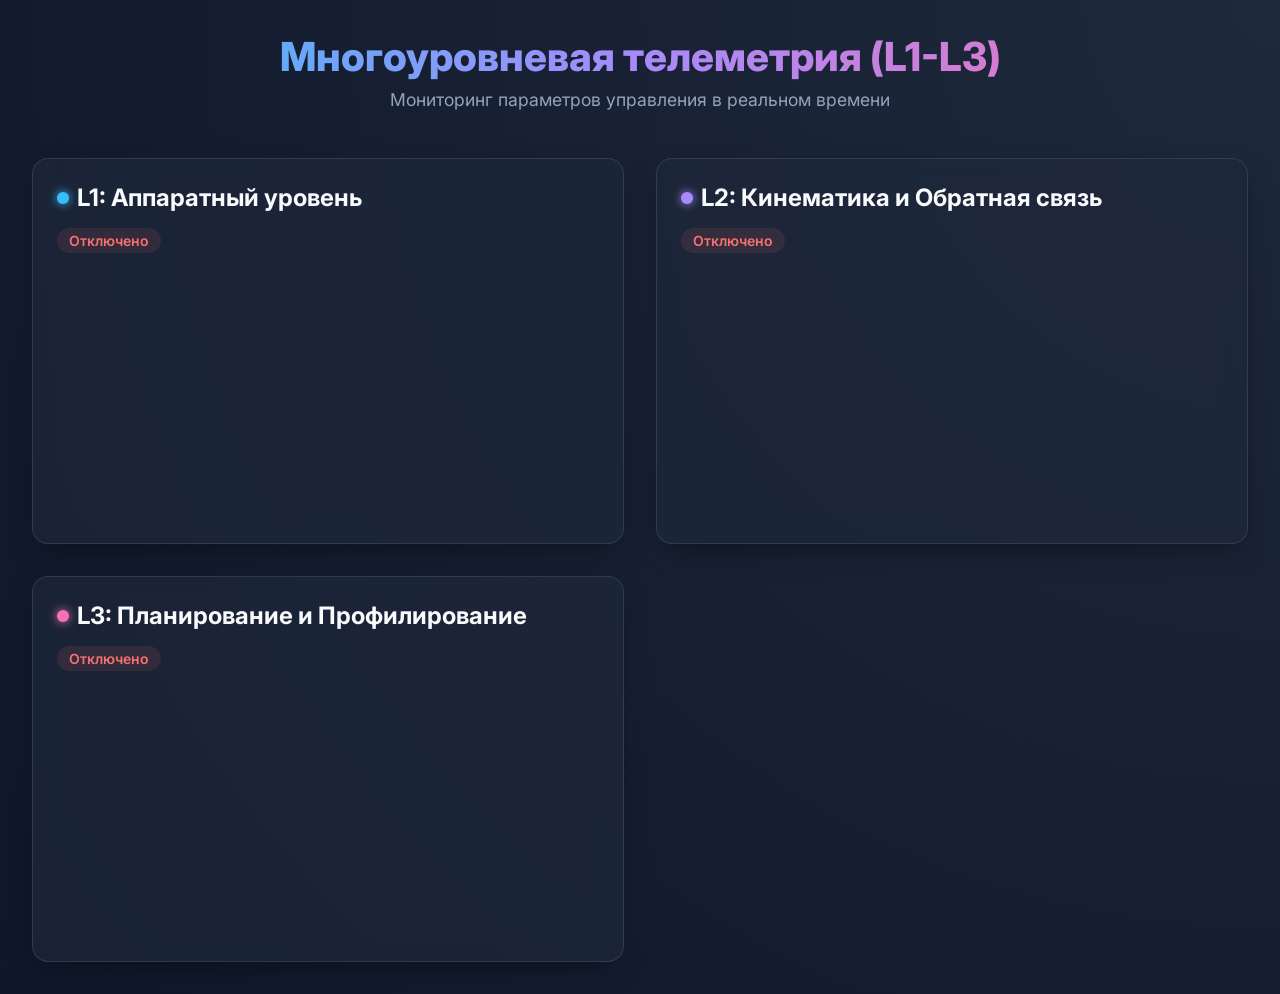
==== src/static/dashboard.html @ a7ee7b88 "feat(src): добавление обратной связи" ====
<!DOCTYPE html>
<html lang="ru">
<head>
    <meta charset="UTF-8">
    <meta name="viewport" content="width=device-width, initial-scale=1.0">
    <title>RaspTank Motion Dashboard</title>
    <script src="/static/chart.js"></script>
    <link href="https://fonts.googleapis.com/css2?family=Inter:wght@400;600;800&display=swap" rel="stylesheet">
    <style>
        :root {
            --bg-color: #0f172a;
            --card-bg: rgba(30, 41, 59, 0.7);
            --text-main: #f8fafc;
            --text-muted: #94a3b8;
            --accent-l1: #38bdf8;
            --accent-l2: #a78bfa;
            --accent-l3: #f472b6;
            --border: rgba(255, 255, 255, 0.1);
        }
        
        * {
            box-sizing: border-box;
            margin: 0;
            padding: 0;
        }

        body {
            font-family: 'Inter', sans-serif;
            background: radial-gradient(circle at top right, #1e293b, var(--bg-color));
            color: var(--text-main);
            min-height: 100vh;
            padding: 2rem;
            display: flex;
            flex-direction: column;
            gap: 2rem;
        }

        header {
            text-align: center;
            margin-bottom: 1rem;
        }

        h1 {
            font-size: 2.5rem;
            font-weight: 800;
            background: linear-gradient(to right, #38bdf8, #a78bfa, #f472b6);
            -webkit-background-clip: text;
            -webkit-text-fill-color: transparent;
            margin-bottom: 0.5rem;
        }

        p.subtitle {
            color: var(--text-muted);
            font-size: 1.1rem;
        }

        .dashboard-grid {
            display: grid;
            grid-template-columns: repeat(auto-fit, minmax(400px, 1fr));
            gap: 2rem;
        }

        .card {
            background: var(--card-bg);
            border: 1px solid var(--border);
            border-radius: 16px;
            padding: 1.5rem;
            box-shadow: 0 10px 30px -10px rgba(0, 0, 0, 0.5);
            backdrop-filter: blur(10px);
            transition: transform 0.3s ease, box-shadow 0.3s ease;
        }

        .card:hover {
            transform: translateY(-5px);
            box-shadow: 0 20px 40px -10px rgba(0, 0, 0, 0.6);
            border-color: rgba(255, 255, 255, 0.2);
        }

        .card h2 {
            font-size: 1.5rem;
            margin-bottom: 1rem;
            display: flex;
            align-items: center;
            gap: 0.5rem;
        }

        .card h2::before {
            content: '';
            display: block;
            width: 12px;
            height: 12px;
            border-radius: 50%;
        }

        .card.l1 h2::before { background-color: var(--accent-l1); box-shadow: 0 0 10px var(--accent-l1); }
        .card.l2 h2::before { background-color: var(--accent-l2); box-shadow: 0 0 10px var(--accent-l2); }
        .card.l3 h2::before { background-color: var(--accent-l3); box-shadow: 0 0 10px var(--accent-l3); }

        .chart-container {
            position: relative;
            height: 250px;
            width: 100%;
        }
        
        .status-badge {
            display: inline-block;
            padding: 0.25rem 0.75rem;
            border-radius: 999px;
            font-size: 0.875rem;
            font-weight: 600;
            background: rgba(255,255,255,0.1);
            margin-bottom: 1rem;
        }
        
        .status-badge.connected { color: #4ade80; background: rgba(74, 222, 128, 0.1); }
        .status-badge.disconnected { color: #f87171; background: rgba(248, 113, 113, 0.1); }
    </style>
</head>
<body>

    <header>
        <h1>Многоуровневая телеметрия (L1-L3)</h1>
        <p class="subtitle">Мониторинг параметров управления в реальном времени</p>
    </header>

    <div class="dashboard-grid">
        <!-- L1 Card -->
        <div class="card l1">
            <h2>L1: Аппаратный уровень</h2>
            <div id="status-l1" class="status-badge disconnected">Отключено</div>
            <div class="chart-container">
                <canvas id="chartL1"></canvas>
            </div>
        </div>

        <!-- L2 Card -->
        <div class="card l2">
            <h2>L2: Кинематика и Обратная связь</h2>
            <div id="status-l2" class="status-badge disconnected">Отключено</div>
            <div class="chart-container">
                <canvas id="chartL2"></canvas>
            </div>
        </div>

        <!-- L3 Card -->
        <div class="card l3">
            <h2>L3: Планирование и Профилирование</h2>
            <div id="status-l3" class="status-badge disconnected">Отключено</div>
            <div class="chart-container">
                <canvas id="chartL3"></canvas>
            </div>
        </div>
    </div>

    <script>
        // Общие настройки графиков
        Chart.defaults.color = '#94a3b8';
        Chart.defaults.font.family = "'Inter', sans-serif";
        const commonOptions = {
            responsive: true,
            maintainAspectRatio: false,
            animation: {
                duration: 0 // Отключаем анимацию для плавности реального времени
            },
            scales: {
                x: {
                    type: 'linear',
                    display: false, // скрываем ось X для эффекта "бегущей" ленты
                    min: -50,
                    max: 0
                },
                y: {
                    grid: { color: 'rgba(255,255,255,0.05)' }
                }
            },
            plugins: {
                legend: { position: 'top', labels: { usePointStyle: true, boxWidth: 8 } }
            }
        };

        const MAX_POINTS = 50;

        // Создаем графики
        const ctxL1 = document.getElementById('chartL1').getContext('2d');
        const chartL1 = new Chart(ctxL1, {
            type: 'line',
            data: {
                datasets: [
                    { label: 'Accel X', borderColor: '#38bdf8', backgroundColor: 'rgba(56, 189, 248, 0.1)', data: [], fill: true, tension: 0.4 },
                    { label: 'Accel Y', borderColor: '#818cf8', backgroundColor: 'rgba(129, 140, 248, 0.1)', data: [], fill: true, tension: 0.4 }
                ]
            },
            options: { ...commonOptions, scales: { ...commonOptions.scales, y: { ...commonOptions.scales.y, min: -15, max: 15 } } }
        });

        const ctxL2 = document.getElementById('chartL2').getContext('2d');
        const chartL2 = new Chart(ctxL2, {
            type: 'line',
            data: {
                datasets: [
                    { label: 'Линейная скорость', borderColor: '#a78bfa', backgroundColor: 'rgba(167, 139, 250, 0.1)', data: [], fill: true, tension: 0.4 },
                    { label: 'Мотор Лев (%)', borderColor: '#f472b6', data: [], tension: 0.4 },
                    { label: 'Мотор Прав (%)', borderColor: '#fb7185', data: [], tension: 0.4 }
                ]
            },
            options: { ...commonOptions }
        });

        const ctxL3 = document.getElementById('chartL3').getContext('2d');
        const chartL3 = new Chart(ctxL3, {
            type: 'line',
            data: {
                datasets: [
                    { label: 'Текущая скор.', borderColor: '#f472b6', data: [], tension: 0.4 },
                    { label: 'Целевая скор.', borderColor: '#cbd5e1', borderDash: [5, 5], data: [], tension: 0 },
                    { label: 'Ошибка дистанц.', borderColor: '#fbbf24', data: [], tension: 0.4 }
                ]
            },
            options: { ...commonOptions }
        });

        function updateChartData(chart, index, value, timeOffset) {
            const dataset = chart.data.datasets[index];
            dataset.data.push({ x: timeOffset, y: value });
            
            // Сдвигаем все точки
            dataset.data.forEach(p => p.x -= 1);
            // Удаляем старые
            if (dataset.data.length > MAX_POINTS) {
                dataset.data.shift();
            }
        }

        // Подключение WebSocket
        function connectWS(path, chartUpdateFn, statusElId) {
            const proto = window.location.protocol === 'https:' ? 'wss:' : 'ws:';
            // Для разработки если открыт локально без сервера - мокаем хост
            const host = window.location.host || 'localhost:8000';
            const ws = new WebSocket(`${proto}//${host}${path}`);
            
            const statusEl = document.getElementById(statusElId);

            ws.onopen = () => {
                statusEl.textContent = 'Подключено';
                statusEl.className = 'status-badge connected';
            };

            ws.onclose = () => {
                statusEl.textContent = 'Отключено';
                statusEl.className = 'status-badge disconnected';
                setTimeout(() => connectWS(path, chartUpdateFn, statusElId), 3000);
            };

            ws.onmessage = (event) => {
                const data = JSON.parse(event.data);
                chartUpdateFn(data);
            };
        }

        // Подключаем L1
        connectWS('/v1/l1/ws', (data) => {
            updateChartData(chartL1, 0, data.accel_x_m_s2, 0);
            updateChartData(chartL1, 1, data.accel_y_m_s2, 0);
            chartL1.update('none');
        }, 'status-l1');

        // Подключаем L2
        connectWS('/v1/l2/ws', (data) => {
            updateChartData(chartL2, 0, data.linear_speed_cm_per_sec, 0);
            updateChartData(chartL2, 1, data.left_percent, 0);
            updateChartData(chartL2, 2, data.right_percent, 0);
            chartL2.update('none');
        }, 'status-l2');

        // Подключаем L3
        connectWS('/v1/l3/ws', (data) => {
            updateChartData(chartL3, 0, data.linear_speed_cm_per_sec, 0);
            updateChartData(chartL3, 1, data.desired_linear_speed_cm_per_sec, 0);
            updateChartData(chartL3, 2, data.distance_error_cm, 0);
            chartL3.update('none');
        }, 'status-l3');

    </script>
</body>
</html>
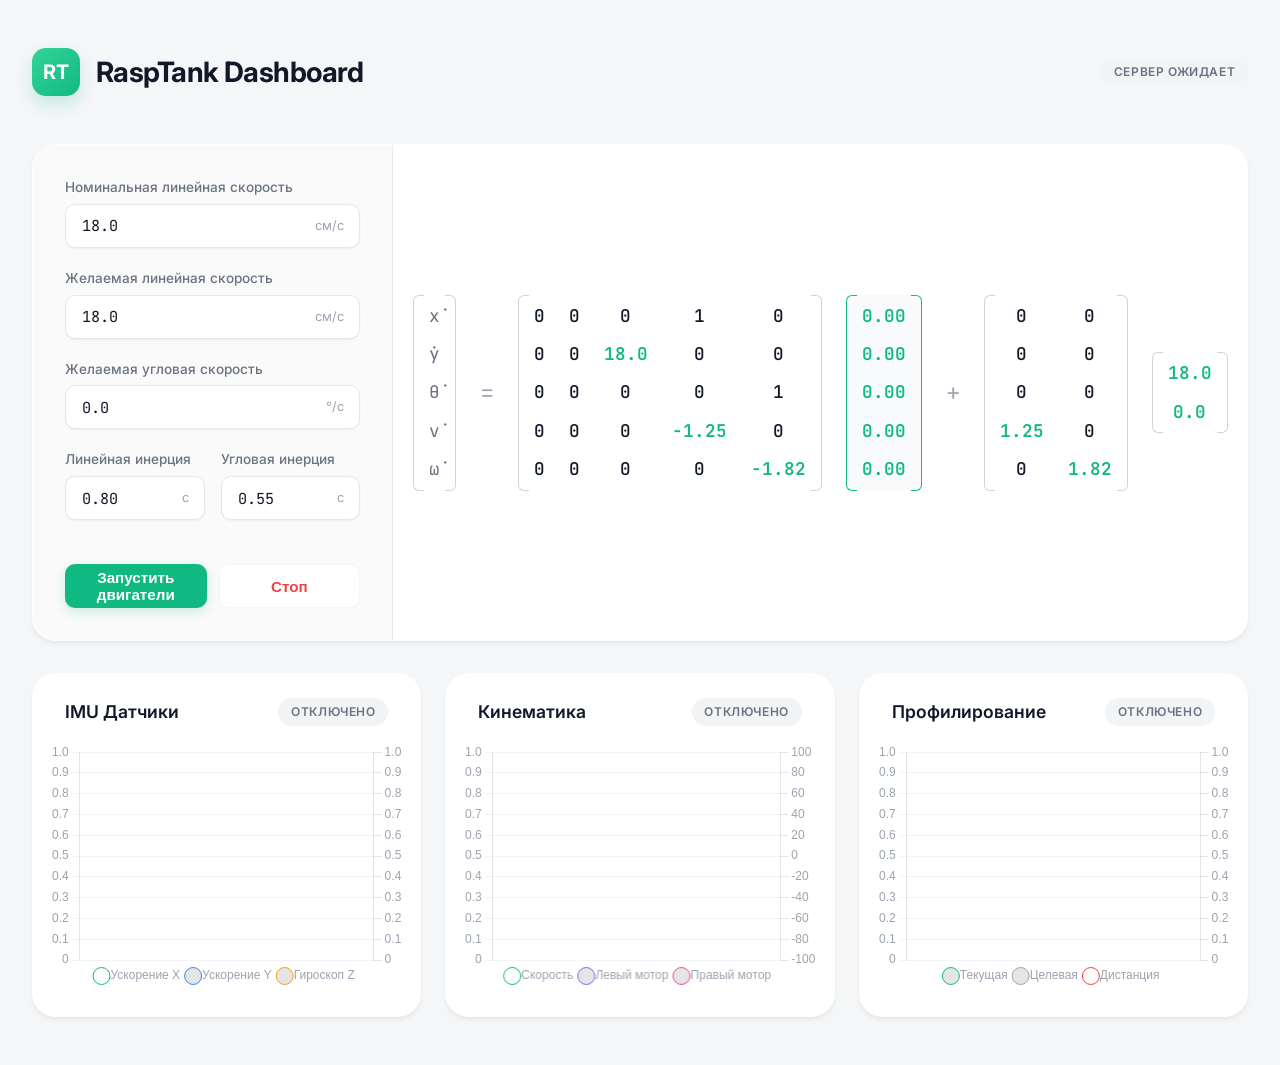
==== commit fa59b12a: "feat(src): добавление использования МПС" ====
--- a/src/static/dashboard.html
+++ b/src/static/dashboard.html
@@ -3,283 +3,652 @@
 <head>
     <meta charset="UTF-8">
     <meta name="viewport" content="width=device-width, initial-scale=1.0">
-    <title>RaspTank Motion Dashboard</title>
+    <title>RaspTank Control Center</title>
     <script src="/static/chart.js"></script>
-    <link href="https://fonts.googleapis.com/css2?family=Inter:wght@400;600;800&display=swap" rel="stylesheet">
+    <script>
+        if (!window.Chart) {
+            document.write('<script src="chart.js"><\/script>');
+        }
+    </script>
+    <link href="https://fonts.googleapis.com/css2?family=Inter:wght@300;400;500;600;700&family=JetBrains+Mono:wght@400;500&display=swap" rel="stylesheet">
     <style>
         :root {
-            --bg-color: #0f172a;
-            --card-bg: rgba(30, 41, 59, 0.7);
-            --text-main: #f8fafc;
-            --text-muted: #94a3b8;
-            --accent-l1: #38bdf8;
-            --accent-l2: #a78bfa;
-            --accent-l3: #f472b6;
-            --border: rgba(255, 255, 255, 0.1);
-        }
-        
-        * {
-            box-sizing: border-box;
-            margin: 0;
-            padding: 0;
-        }
+            --bg-body: #F4F6F8;
+            --bg-card: #FFFFFF;
+            --text-primary: #111827;
+            --text-secondary: #6B7280;
+            --text-tertiary: #9CA3AF;
+            --accent: #10B981;
+            --accent-hover: #059669;
+            --accent-soft: #ECFDF5;
+            --danger: #EF4444;
+            --danger-soft: #FEF2F2;
+            --border: #E5E7EB;
+            --shadow-sm: 0 1px 2px 0 rgba(0, 0, 0, 0.05);
+            --shadow-md: 0 4px 6px -1px rgba(0, 0, 0, 0.05), 0 2px 4px -1px rgba(0, 0, 0, 0.03);
+            --shadow-lg: 0 20px 25px -5px rgba(0, 0, 0, 0.05), 0 10px 10px -5px rgba(0, 0, 0, 0.02);
+            --radius-lg: 24px;
+            --radius-md: 16px;
+            --radius-sm: 10px;
+        }
+
+        * { margin: 0; padding: 0; box-sizing: border-box; }
 
         body {
-            font-family: 'Inter', sans-serif;
-            background: radial-gradient(circle at top right, #1e293b, var(--bg-color));
-            color: var(--text-main);
-            min-height: 100vh;
-            padding: 2rem;
+            font-family: 'Inter', -apple-system, sans-serif;
+            background-color: var(--bg-body);
+            color: var(--text-primary);
+            line-height: 1.5;
+            -webkit-font-smoothing: antialiased;
+        }
+
+        .container {
+            max-width: 1400px;
+            margin: 0 auto;
+            padding: 3rem 2rem;
             display: flex;
             flex-direction: column;
             gap: 2rem;
         }
 
-        header {
+        /* ----- HEADERS ----- */
+        .header {
+            display: flex;
+            align-items: center;
+            justify-content: space-between;
+            margin-bottom: 1rem;
+        }
+
+        .brand {
+            display: flex;
+            align-items: center;
+            gap: 1rem;
+        }
+
+        .logo {
+            width: 48px;
+            height: 48px;
+            background: linear-gradient(135deg, #34D399, #10B981);
+            border-radius: 14px;
+            display: flex;
+            align-items: center;
+            justify-content: center;
+            color: white;
+            font-weight: 700;
+            font-size: 1.25rem;
+            box-shadow: 0 8px 16px rgba(16, 185, 129, 0.2);
+        }
+
+        .title h1 {
+            font-size: 1.75rem;
+            font-weight: 700;
+            letter-spacing: -0.02em;
+        }
+
+        .title p {
+            color: var(--text-secondary);
+            font-size: 0.95rem;
+            margin-top: 0.2rem;
+        }
+
+        /* ----- CARDS ----- */
+        .card {
+            background: var(--bg-card);
+            border-radius: var(--radius-lg);
+            box-shadow: var(--shadow-md);
+            border: 1px solid rgba(255, 255, 255, 0.5);
+            transition: transform 0.3s ease, box-shadow 0.3s ease;
+            position: relative;
+            overflow: hidden;
+        }
+
+        .card:hover {
+            box-shadow: var(--shadow-lg);
+            transform: translateY(-2px);
+        }
+
+        .card-header {
+            padding: 1.5rem 2rem 0;
+            display: flex;
+            justify-content: space-between;
+            align-items: center;
+        }
+
+        .card-title {
+            font-size: 1.1rem;
+            font-weight: 600;
+            color: var(--text-primary);
+        }
+
+        .badge {
+            padding: 0.3rem 0.8rem;
+            border-radius: 999px;
+            font-size: 0.75rem;
+            font-weight: 600;
+            text-transform: uppercase;
+            letter-spacing: 0.05em;
+            background: #F3F4F6;
+            color: var(--text-secondary);
+        }
+        .badge.active { background: var(--accent-soft); color: var(--accent); }
+
+        /* ----- LAYOUTS ----- */
+        .control-panel {
+            display: grid;
+            grid-template-columns: 360px 1fr;
+            min-height: 400px;
+        }
+
+        .inputs-section {
+            padding: 2rem;
+            border-right: 1px solid var(--border);
+            background: #FAFAFA;
+            display: flex;
+            flex-direction: column;
+        }
+
+        .math-section {
+            padding: 2rem;
+            display: flex;
+            align-items: center;
+            justify-content: center;
+            overflow-x: auto;
+        }
+
+        /* ----- INPUTS & BUTTONS ----- */
+        .form-group {
+            margin-bottom: 1.25rem;
+        }
+
+        .form-group label {
+            display: block;
+            font-size: 0.85rem;
+            font-weight: 500;
+            color: var(--text-secondary);
+            margin-bottom: 0.4rem;
+        }
+
+        .input-wrap {
+            position: relative;
+        }
+
+        .input-wrap input {
+            width: 100%;
+            height: 44px;
+            padding: 0 1rem;
+            border: 1px solid var(--border);
+            border-radius: var(--radius-sm);
+            background: white;
+            font-family: 'JetBrains Mono', monospace;
+            font-size: 0.95rem;
+            color: var(--text-primary);
+            transition: all 0.2s ease;
+            box-shadow: var(--shadow-sm);
+        }
+
+        .input-wrap input:focus {
+            outline: none;
+            border-color: var(--accent);
+            box-shadow: 0 0 0 4px var(--accent-soft);
+        }
+
+        .input-wrap .unit {
+            position: absolute;
+            right: 1rem;
+            top: 50%;
+            transform: translateY(-50%);
+            color: var(--text-tertiary);
+            font-size: 0.8rem;
+            pointer-events: none;
+        }
+
+        .grid-2 {
+            display: grid;
+            grid-template-columns: 1fr 1fr;
+            gap: 1rem;
+        }
+
+        .btn-group {
+            margin-top: auto;
+            padding-top: 1.5rem;
+            display: grid;
+            grid-template-columns: 1fr 1fr;
+            gap: 0.75rem;
+        }
+
+        .btn {
+            height: 44px;
+            border: none;
+            border-radius: var(--radius-sm);
+            font-weight: 600;
+            font-size: 0.95rem;
+            cursor: pointer;
+            transition: all 0.2s ease;
+            display: flex;
+            align-items: center;
+            justify-content: center;
+        }
+
+        .btn-primary { background: var(--accent); color: white; box-shadow: 0 4px 12px rgba(16, 185, 129, 0.2); }
+        .btn-primary:hover { background: var(--accent-hover); transform: translateY(-1px); }
+        .btn-danger { background: white; color: var(--danger); border: 1px solid var(--danger-soft); }
+        .btn-danger:hover { background: var(--danger-soft); }
+
+        /* ----- MATH EQUATION BEAUTIFICATION ----- */
+        .equation-box {
+            font-family: 'JetBrains Mono', monospace;
+            display: flex;
+            align-items: center;
+            gap: 1.5rem;
+            font-size: 1.1rem;
+            color: var(--text-secondary);
+        }
+
+        .matrix-wrap {
+            position: relative;
+            padding: 0.5rem 1rem;
+        }
+
+        /* Beautiful thin brackets */
+        .matrix-wrap::before, .matrix-wrap::after {
+            content: '';
+            position: absolute;
+            top: 0; bottom: 0;
+            width: 10px;
+            border: 1.5px solid #D1D5DB;
+            border-radius: 6px;
+        }
+        .matrix-wrap::before { left: 0; border-right: none; border-top-right-radius: 0; border-bottom-right-radius: 0; }
+        .matrix-wrap::after { right: 0; border-left: none; border-top-left-radius: 0; border-bottom-left-radius: 0; }
+
+        .matrix-wrap.active-vector {
+            background: #F9FAFB;
+            border-radius: 8px;
+        }
+        .matrix-wrap.active-vector::before, .matrix-wrap.active-vector::after { border-color: var(--accent); }
+
+        .matrix {
+            display: grid;
+            gap: 0.75rem 1.5rem;
             text-align: center;
-            margin-bottom: 1rem;
-        }
-
-        h1 {
-            font-size: 2.5rem;
-            font-weight: 800;
-            background: linear-gradient(to right, #38bdf8, #a78bfa, #f472b6);
-            -webkit-background-clip: text;
-            -webkit-text-fill-color: transparent;
-            margin-bottom: 0.5rem;
-        }
-
-        p.subtitle {
-            color: var(--text-muted);
-            font-size: 1.1rem;
-        }
-
-        .dashboard-grid {
+        }
+        .matrix-5x5 { grid-template-columns: repeat(5, 1fr); }
+        .matrix-5x2 { grid-template-columns: repeat(2, 1fr); }
+        .vector { grid-template-columns: 1fr; }
+
+        .math-val { color: var(--text-primary); font-weight: 500; }
+        
+        .live-val {
+            color: var(--accent);
+            font-weight: 600;
+            transition: color 0.15s, transform 0.15s;
+            display: inline-block;
+        }
+        .live-val.ping { color: var(--text-primary); transform: scale(1.1); }
+        .operator { color: var(--text-tertiary); font-weight: 300; font-size: 1.5rem; }
+
+        /* ----- CHARTS ----- */
+        .charts-wrapper {
             display: grid;
-            grid-template-columns: repeat(auto-fit, minmax(400px, 1fr));
-            gap: 2rem;
-        }
-
-        .card {
-            background: var(--card-bg);
-            border: 1px solid var(--border);
-            border-radius: 16px;
-            padding: 1.5rem;
-            box-shadow: 0 10px 30px -10px rgba(0, 0, 0, 0.5);
-            backdrop-filter: blur(10px);
-            transition: transform 0.3s ease, box-shadow 0.3s ease;
-        }
-
-        .card:hover {
-            transform: translateY(-5px);
-            box-shadow: 0 20px 40px -10px rgba(0, 0, 0, 0.6);
-            border-color: rgba(255, 255, 255, 0.2);
-        }
-
-        .card h2 {
-            font-size: 1.5rem;
-            margin-bottom: 1rem;
-            display: flex;
-            align-items: center;
-            gap: 0.5rem;
-        }
-
-        .card h2::before {
-            content: '';
-            display: block;
-            width: 12px;
-            height: 12px;
-            border-radius: 50%;
-        }
-
-        .card.l1 h2::before { background-color: var(--accent-l1); box-shadow: 0 0 10px var(--accent-l1); }
-        .card.l2 h2::before { background-color: var(--accent-l2); box-shadow: 0 0 10px var(--accent-l2); }
-        .card.l3 h2::before { background-color: var(--accent-l3); box-shadow: 0 0 10px var(--accent-l3); }
-
-        .chart-container {
-            position: relative;
+            grid-template-columns: repeat(3, 1fr);
+            gap: 1.5rem;
+        }
+
+        .chart-card {
+            padding-bottom: 1.5rem;
+        }
+
+        .chart-area {
             height: 250px;
             width: 100%;
-        }
-        
-        .status-badge {
-            display: inline-block;
-            padding: 0.25rem 0.75rem;
-            border-radius: 999px;
-            font-size: 0.875rem;
-            font-weight: 600;
-            background: rgba(255,255,255,0.1);
-            margin-bottom: 1rem;
-        }
-        
-        .status-badge.connected { color: #4ade80; background: rgba(74, 222, 128, 0.1); }
-        .status-badge.disconnected { color: #f87171; background: rgba(248, 113, 113, 0.1); }
+            padding: 0 1rem;
+            margin-top: 1rem;
+        }
+
+        @media (max-width: 1200px) {
+            .control-panel { grid-template-columns: 1fr; }
+            .inputs-section { border-right: none; border-bottom: 1px solid var(--border); }
+            .charts-wrapper { grid-template-columns: 1fr; }
+            .math-section { padding: 2rem 1rem; justify-content: flex-start; }
+        }
     </style>
 </head>
 <body>
 
-    <header>
-        <h1>Многоуровневая телеметрия (L1-L3)</h1>
-        <p class="subtitle">Мониторинг параметров управления в реальном времени</p>
-    </header>
-
-    <div class="dashboard-grid">
-        <!-- L1 Card -->
-        <div class="card l1">
-            <h2>L1: Аппаратный уровень</h2>
-            <div id="status-l1" class="status-badge disconnected">Отключено</div>
-            <div class="chart-container">
-                <canvas id="chartL1"></canvas>
+<div class="container">
+    <div class="header">
+        <div class="brand">
+            <div class="logo">RT</div>
+            <div class="title">
+                <h1>RaspTank Dashboard</h1>
             </div>
         </div>
-
-        <!-- L2 Card -->
-        <div class="card l2">
-            <h2>L2: Кинематика и Обратная связь</h2>
-            <div id="status-l2" class="status-badge disconnected">Отключено</div>
-            <div class="chart-container">
-                <canvas id="chartL2"></canvas>
+        <div id="masterStatus" class="badge">Сервер Ожидает</div>
+    </div>
+
+    <!-- MAIN CONTROL PANEL -->
+    <div class="card control-panel">
+        <div class="inputs-section">
+            <div class="form-group">
+                <label>Номинальная линейная скорость</label>
+                <div class="input-wrap">
+                    <input type="number" id="v0Param" step="0.1" value="18.0">
+                    <span class="unit">см/с</span>
+                </div>
+            </div>
+
+            <div class="form-group">
+                <label>Желаемая линейная скорость</label>
+                <div class="input-wrap">
+                    <input type="number" id="vDesParam" step="0.1" value="18.0">
+                    <span class="unit">см/с</span>
+                </div>
+            </div>
+
+            <div class="form-group">
+                <label>Желаемая угловая скорость</label>
+                <div class="input-wrap">
+                    <input type="number" id="omega0Param" step="0.1" value="0.0">
+                    <span class="unit">°/с</span>
+                </div>
+            </div>
+
+            <div class="grid-2">
+                <div class="form-group">
+                    <label>Линейная инерция</label>
+                    <div class="input-wrap">
+                        <input type="number" id="tvParam" min="0.01" step="0.01" value="0.80">
+                        <span class="unit">с</span>
+                    </div>
+                </div>
+                <div class="form-group">
+                    <label>Угловая инерция</label>
+                    <div class="input-wrap">
+                        <input type="number" id="twParam" min="0.01" step="0.01" value="0.55">
+                        <span class="unit">с</span>
+                    </div>
+                </div>
+            </div>
+
+            <div class="btn-group">
+                <button id="startMotion" class="btn btn-primary">Запустить двигатели</button>
+                <button id="stopMotion" class="btn btn-danger">Стоп</button>
             </div>
         </div>
 
-        <!-- L3 Card -->
-        <div class="card l3">
-            <h2>L3: Планирование и Профилирование</h2>
-            <div id="status-l3" class="status-badge disconnected">Отключено</div>
-            <div class="chart-container">
-                <canvas id="chartL3"></canvas>
+        <div class="math-section">
+            <div class="equation-box">
+                <!-- dX/dt -->
+                <div class="matrix-wrap">
+                    <div class="matrix vector">
+                        <span>ẋ</span><span>ẏ</span><span>θ̇</span><span>v̇</span><span>ω̇</span>
+                    </div>
+                </div>
+                
+                <span class="operator">=</span>
+                
+                <!-- Matrix A -->
+                <div class="matrix-wrap">
+                    <div class="matrix matrix-5x5 math-val">
+                        <span>0</span><span>0</span><span>0</span><span>1</span><span>0</span>
+                        <span>0</span><span>0</span><span id="f-v0" class="live-val">18.0</span><span>0</span><span>0</span>
+                        <span>0</span><span>0</span><span>0</span><span>0</span><span>1</span>
+                        <span>0</span><span>0</span><span>0</span><span id="f-tv" class="live-val">-1.25</span><span>0</span>
+                        <span>0</span><span>0</span><span>0</span><span>0</span><span id="f-tw" class="live-val">-1.82</span>
+                    </div>
+                </div>
+                
+                <!-- Vector X (Live) -->
+                <div class="matrix-wrap active-vector">
+                    <div class="matrix vector">
+                        <span id="live-x" class="live-val">0.00</span>
+                        <span id="live-y" class="live-val">0.00</span>
+                        <span id="live-theta" class="live-val">0.00</span>
+                        <span id="live-v" class="live-val">0.00</span>
+                        <span id="live-omega" class="live-val">0.00</span>
+                    </div>
+                </div>
+
+                <span class="operator">+</span>
+                
+                <!-- Matrix B -->
+                <div class="matrix-wrap">
+                    <div class="matrix matrix-5x2 math-val">
+                        <span>0</span><span>0</span>
+                        <span>0</span><span>0</span>
+                        <span>0</span><span>0</span>
+                        <span id="f-btv" class="live-val">1.25</span><span>0</span>
+                        <span>0</span><span id="f-btw" class="live-val">1.82</span>
+                    </div>
+                </div>
+
+                <!-- Vector U -->
+                <div class="matrix-wrap">
+                    <div class="matrix vector">
+                        <span id="f-vdes" class="live-val">18.0</span>
+                        <span id="f-omegades" class="live-val">0.0</span>
+                    </div>
+                </div>
             </div>
         </div>
     </div>
 
-    <script>
-        // Общие настройки графиков
-        Chart.defaults.color = '#94a3b8';
+    <!-- CHARTS -->
+    <div class="charts-wrapper">
+        <div class="card chart-card">
+            <div class="card-header">
+                <span class="card-title">IMU Датчики</span>
+                <span id="badge-l1" class="badge">Отключено</span>
+            </div>
+            <div class="chart-area"><canvas id="chartL1"></canvas></div>
+        </div>
+
+        <div class="card chart-card">
+            <div class="card-header">
+                <span class="card-title">Кинематика</span>
+                <span id="badge-l2" class="badge">Отключено</span>
+            </div>
+            <div class="chart-area"><canvas id="chartL2"></canvas></div>
+        </div>
+
+        <div class="card chart-card">
+            <div class="card-header">
+                <span class="card-title">Профилирование</span>
+                <span id="badge-l3" class="badge">Отключено</span>
+            </div>
+            <div class="chart-area"><canvas id="chartL3"></canvas></div>
+        </div>
+    </div>
+</div>
+
+<script>
+    const MAX_POINTS = 50;
+    let chartL1, chartL2, chartL3;
+
+    function fmt(val, dec = 2) { return Number(val).toFixed(dec); }
+
+    // Synchronize Form Inputs with Math Formula
+    function updateFormula() {
+        const v0 = parseFloat(document.getElementById('v0Param').value) || 0;
+        const vDes = parseFloat(document.getElementById('vDesParam').value) || 0;
+        const omegaDes = parseFloat(document.getElementById('omega0Param').value) || 0;
+        const tv = Math.max(parseFloat(document.getElementById('tvParam').value) || 1, 0.01);
+        const tw = Math.max(parseFloat(document.getElementById('twParam').value) || 1, 0.01);
+        
+        document.getElementById('f-v0').textContent = fmt(v0, 1);
+        document.getElementById('f-tv').textContent = fmt(-1/tv, 2);
+        document.getElementById('f-tw').textContent = fmt(-1/tw, 2);
+        document.getElementById('f-btv').textContent = fmt(1/tv, 2);
+        document.getElementById('f-btw').textContent = fmt(1/tw, 2);
+        document.getElementById('f-vdes').textContent = fmt(vDes, 1);
+        document.getElementById('f-omegades').textContent = fmt(omegaDes, 1);
+    }
+
+    ['v0Param', 'vDesParam', 'omega0Param', 'tvParam', 'twParam'].forEach(id => {
+        document.getElementById(id).addEventListener('input', updateFormula);
+    });
+
+    // Create Beautiful Gradients for Charts
+    function createGradient(ctx, colorBase) {
+        const gradient = ctx.createLinearGradient(0, 0, 0, 250);
+        gradient.addColorStop(0, colorBase.replace('1)', '0.2)'));
+        gradient.addColorStop(1, colorBase.replace('1)', '0)'));
+        return gradient;
+    }
+
+    function setupCharts() {
+        if (!window.Chart) return;
+
+        Chart.defaults.color = '#9CA3AF';
         Chart.defaults.font.family = "'Inter', sans-serif";
-        const commonOptions = {
-            responsive: true,
-            maintainAspectRatio: false,
-            animation: {
-                duration: 0 // Отключаем анимацию для плавности реального времени
-            },
-            scales: {
-                x: {
-                    type: 'linear',
-                    display: false, // скрываем ось X для эффекта "бегущей" ленты
-                    min: -50,
-                    max: 0
-                },
-                y: {
-                    grid: { color: 'rgba(255,255,255,0.05)' }
+        Chart.defaults.plugins.legend.position = 'bottom';
+        Chart.defaults.plugins.legend.labels.usePointStyle = true;
+        Chart.defaults.plugins.legend.labels.boxWidth = 6;
+        Chart.defaults.plugins.tooltip.mode = 'index';
+        Chart.defaults.plugins.tooltip.intersect = false;
+        Chart.defaults.elements.point.radius = 0;
+        Chart.defaults.elements.point.hoverRadius = 4;
+        Chart.defaults.elements.line.borderWidth = 2.5;
+        Chart.defaults.elements.line.tension = 0.4; // Smooth curves!
+
+        const gridOpts = { color: '#F3F4F6', drawBorder: false };
+        const xOpts = { display: false, min: -MAX_POINTS, max: 0 };
+
+        const ctxL1 = document.getElementById('chartL1').getContext('2d');
+        chartL1 = new Chart(ctxL1, {
+            type: 'line',
+            data: { datasets: [
+                { label: 'Ускорение X', yAxisID: 'y', borderColor: 'rgba(16, 185, 129, 1)', backgroundColor: createGradient(ctxL1, 'rgba(16, 185, 129, 1)'), fill: true, data: [] },
+                { label: 'Ускорение Y', yAxisID: 'y', borderColor: 'rgba(59, 130, 246, 1)', data: [] },
+                { label: 'Гироскоп Z', yAxisID: 'y1', borderColor: 'rgba(245, 158, 11, 1)', borderDash: [5,5], data: [] }
+            ]},
+            options: {
+                responsive: true, maintainAspectRatio: false, animation: false,
+                scales: {
+                    x: xOpts,
+                    y: { position: 'left', grid: gridOpts },
+                    y1: { position: 'right', grid: {drawOnChartArea: false} }
                 }
-            },
-            plugins: {
-                legend: { position: 'top', labels: { usePointStyle: true, boxWidth: 8 } }
             }
-        };
-
-        const MAX_POINTS = 50;
-
-        // Создаем графики
-        const ctxL1 = document.getElementById('chartL1').getContext('2d');
-        const chartL1 = new Chart(ctxL1, {
+        });
+
+        const ctxL2 = document.getElementById('chartL2').getContext('2d');
+        chartL2 = new Chart(ctxL2, {
             type: 'line',
-            data: {
-                datasets: [
-                    { label: 'Accel X', borderColor: '#38bdf8', backgroundColor: 'rgba(56, 189, 248, 0.1)', data: [], fill: true, tension: 0.4 },
-                    { label: 'Accel Y', borderColor: '#818cf8', backgroundColor: 'rgba(129, 140, 248, 0.1)', data: [], fill: true, tension: 0.4 }
-                ]
-            },
-            options: { ...commonOptions, scales: { ...commonOptions.scales, y: { ...commonOptions.scales.y, min: -15, max: 15 } } }
+            data: { datasets: [
+                { label: 'Скорость', yAxisID: 'y', borderColor: 'rgba(16, 185, 129, 1)', backgroundColor: createGradient(ctxL2, 'rgba(16, 185, 129, 1)'), fill: true, data: [] },
+                { label: 'Левый мотор', yAxisID: 'y1', borderColor: 'rgba(139, 92, 246, 1)', data: [] },
+                { label: 'Правый мотор', yAxisID: 'y1', borderColor: 'rgba(236, 72, 153, 1)', data: [] }
+            ]},
+            options: {
+                responsive: true, maintainAspectRatio: false, animation: false,
+                scales: {
+                    x: xOpts,
+                    y: { position: 'left', grid: gridOpts },
+                    y1: { position: 'right', grid: {drawOnChartArea: false}, min: -100, max: 100 }
+                }
+            }
         });
 
-        const ctxL2 = document.getElementById('chartL2').getContext('2d');
-        const chartL2 = new Chart(ctxL2, {
+        const ctxL3 = document.getElementById('chartL3').getContext('2d');
+        chartL3 = new Chart(ctxL3, {
             type: 'line',
-            data: {
-                datasets: [
-                    { label: 'Линейная скорость', borderColor: '#a78bfa', backgroundColor: 'rgba(167, 139, 250, 0.1)', data: [], fill: true, tension: 0.4 },
-                    { label: 'Мотор Лев (%)', borderColor: '#f472b6', data: [], tension: 0.4 },
-                    { label: 'Мотор Прав (%)', borderColor: '#fb7185', data: [], tension: 0.4 }
-                ]
-            },
-            options: { ...commonOptions }
+            data: { datasets: [
+                { label: 'Текущая', yAxisID: 'y', borderColor: 'rgba(16, 185, 129, 1)', data: [] },
+                { label: 'Целевая', yAxisID: 'y', borderColor: 'rgba(156, 163, 175, 1)', borderDash: [4,4], data: [] },
+                { label: 'Дистанция', yAxisID: 'y1', borderColor: 'rgba(239, 68, 68, 1)', backgroundColor: createGradient(ctxL3, 'rgba(239, 68, 68, 1)'), fill: true, data: [] }
+            ]},
+            options: {
+                responsive: true, maintainAspectRatio: false, animation: false,
+                scales: {
+                    x: xOpts,
+                    y: { position: 'left', grid: gridOpts },
+                    y1: { position: 'right', grid: {drawOnChartArea: false} }
+                }
+            }
         });
-
-        const ctxL3 = document.getElementById('chartL3').getContext('2d');
-        const chartL3 = new Chart(ctxL3, {
-            type: 'line',
-            data: {
-                datasets: [
-                    { label: 'Текущая скор.', borderColor: '#f472b6', data: [], tension: 0.4 },
-                    { label: 'Целевая скор.', borderColor: '#cbd5e1', borderDash: [5, 5], data: [], tension: 0 },
-                    { label: 'Ошибка дистанц.', borderColor: '#fbbf24', data: [], tension: 0.4 }
-                ]
-            },
-            options: { ...commonOptions }
+    }
+
+    function pushData(chart, idx, val) {
+        if(!chart) return;
+        const ds = chart.data.datasets[idx];
+        ds.data.push({ x: 0, y: val });
+        ds.data.forEach(p => p.x -= 1);
+        if(ds.data.length > MAX_POINTS) ds.data.shift();
+    }
+
+    function updateLiveVector(data) {
+        const ids = ['live-x', 'live-y', 'live-theta', 'live-v', 'live-omega'];
+        const vals = [ data.x_cm, data.y_cm, data.heading_deg, data.linear_speed_cm_per_sec, data.angular_speed_deg_per_sec ];
+        ids.forEach((id, i) => {
+            const el = document.getElementById(id);
+            el.textContent = fmt(vals[i] || 0);
+            el.classList.add('ping');
+            setTimeout(() => el.classList.remove('ping'), 100);
         });
-
-        function updateChartData(chart, index, value, timeOffset) {
-            const dataset = chart.data.datasets[index];
-            dataset.data.push({ x: timeOffset, y: value });
-            
-            // Сдвигаем все точки
-            dataset.data.forEach(p => p.x -= 1);
-            // Удаляем старые
-            if (dataset.data.length > MAX_POINTS) {
-                dataset.data.shift();
-            }
-        }
-
-        // Подключение WebSocket
-        function connectWS(path, chartUpdateFn, statusElId) {
-            const proto = window.location.protocol === 'https:' ? 'wss:' : 'ws:';
-            // Для разработки если открыт локально без сервера - мокаем хост
-            const host = window.location.host || 'localhost:8000';
-            const ws = new WebSocket(`${proto}//${host}${path}`);
-            
-            const statusEl = document.getElementById(statusElId);
-
-            ws.onopen = () => {
-                statusEl.textContent = 'Подключено';
-                statusEl.className = 'status-badge connected';
-            };
-
-            ws.onclose = () => {
-                statusEl.textContent = 'Отключено';
-                statusEl.className = 'status-badge disconnected';
-                setTimeout(() => connectWS(path, chartUpdateFn, statusElId), 3000);
-            };
-
-            ws.onmessage = (event) => {
-                const data = JSON.parse(event.data);
-                chartUpdateFn(data);
-            };
-        }
-
-        // Подключаем L1
-        connectWS('/v1/l1/ws', (data) => {
-            updateChartData(chartL1, 0, data.accel_x_m_s2, 0);
-            updateChartData(chartL1, 1, data.accel_y_m_s2, 0);
-            chartL1.update('none');
-        }, 'status-l1');
-
-        // Подключаем L2
-        connectWS('/v1/l2/ws', (data) => {
-            updateChartData(chartL2, 0, data.linear_speed_cm_per_sec, 0);
-            updateChartData(chartL2, 1, data.left_percent, 0);
-            updateChartData(chartL2, 2, data.right_percent, 0);
-            chartL2.update('none');
-        }, 'status-l2');
-
-        // Подключаем L3
-        connectWS('/v1/l3/ws', (data) => {
-            updateChartData(chartL3, 0, data.linear_speed_cm_per_sec, 0);
-            updateChartData(chartL3, 1, data.desired_linear_speed_cm_per_sec, 0);
-            updateChartData(chartL3, 2, data.distance_error_cm, 0);
-            chartL3.update('none');
-        }, 'status-l3');
-
-    </script>
+    }
+
+    function setMasterStatus(text, isActive) {
+        const el = document.getElementById('masterStatus');
+        el.textContent = text;
+        if(isActive) el.classList.add('active'); else el.classList.remove('active');
+    }
+
+    function connectWS(path, onData, badgeId) {
+        const host = window.location.host || 'localhost:8000';
+        const proto = window.location.protocol === 'https:' ? 'wss:' : 'ws:';
+        const ws = new WebSocket(`${proto}//${host}${path}`);
+        const badge = document.getElementById(badgeId);
+
+        ws.onopen = () => { badge.textContent = 'В сети'; badge.classList.add('active'); };
+        ws.onclose = () => { badge.textContent = 'Отключено'; badge.classList.remove('active'); setTimeout(() => connectWS(path, onData, badgeId), 3000); };
+        ws.onmessage = (e) => onData(JSON.parse(e.data));
+    }
+
+    document.getElementById('startMotion').onclick = async () => {
+        const vDes = parseFloat(document.getElementById('vDesParam').value) || 0;
+        const omegaDes = parseFloat(document.getElementById('omega0Param').value) || 0;
+        const tv = parseFloat(document.getElementById('tvParam').value) || 0.8;
+        const tw = parseFloat(document.getElementById('twParam').value) || 0.55;
+
+        setMasterStatus('В движении', true);
+
+        // Включаем и настраиваем МПС
+        await fetch(`http://${window.location.host || 'localhost:8000'}/v1/l2/config-state-space`, {
+            method: 'POST', headers: {'Content-Type': 'application/json'},
+            body: JSON.stringify({enabled: true, t_v: tv, t_w: tw})
+        });
+
+        // Отправляем команду
+        fetch(`http://${window.location.host || 'localhost:8000'}/v1/l2/cmd-vel`, {
+            method: 'POST', headers: {'Content-Type': 'application/json'},
+            body: JSON.stringify({linear_speed_cm_per_sec: vDes, angular_speed_deg_per_sec: omegaDes})
+        });
+    };
+
+    document.getElementById('stopMotion').onclick = () => {
+        setMasterStatus('Остановлено', false);
+        fetch(`http://${window.location.host || 'localhost:8000'}/v1/l2/stop`, { method: 'POST' });
+    };
+
+    setupCharts();
+    updateFormula();
+
+    connectWS('/v1/l1/ws', d => {
+        pushData(chartL1, 0, d.accel_x_m_s2); pushData(chartL1, 1, d.accel_y_m_s2); pushData(chartL1, 2, d.angular_speed_z_deg_per_sec);
+        chartL1.update();
+    }, 'badge-l1');
+
+    connectWS('/v1/l2/ws', d => {
+        pushData(chartL2, 0, d.linear_speed_cm_per_sec); pushData(chartL2, 1, d.left_percent); pushData(chartL2, 2, d.right_percent);
+        chartL2.update(); updateLiveVector(d); 
+    }, 'badge-l2');
+
+    connectWS('/v1/l3/ws', d => {
+        pushData(chartL3, 0, d.linear_speed_cm_per_sec); pushData(chartL3, 1, d.desired_linear_speed_cm_per_sec); pushData(chartL3, 2, d.distance_error_cm);
+        chartL3.update();
+    }, 'badge-l3');
+
+</script>
 </body>
 </html>
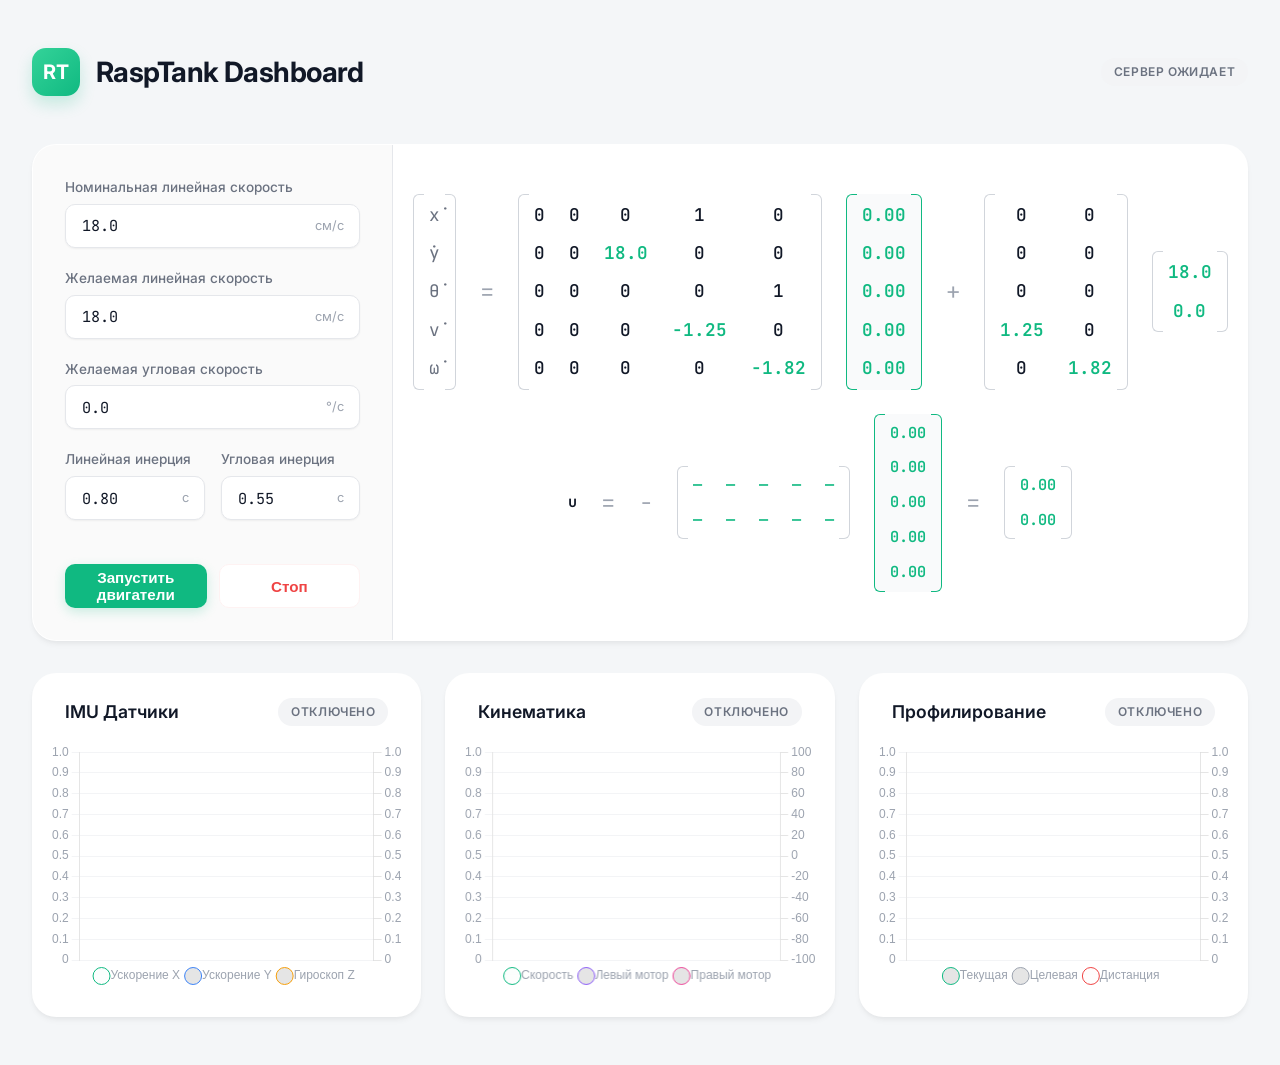
==== commit 78b5867b: "feat(src): рефакторинг МПС" ====
--- a/src/static/dashboard.html
+++ b/src/static/dashboard.html
@@ -152,6 +152,8 @@
             display: flex;
             align-items: center;
             justify-content: center;
+            flex-direction: column;
+            gap: 1.5rem;
             overflow-x: auto;
         }
 
@@ -274,7 +276,19 @@
         }
         .matrix-5x5 { grid-template-columns: repeat(5, 1fr); }
         .matrix-5x2 { grid-template-columns: repeat(2, 1fr); }
+        .matrix-2x5 { grid-template-columns: repeat(5, 1fr); }
         .vector { grid-template-columns: 1fr; }
+
+        .state-space-box {
+            width: 100%;
+            justify-content: center;
+            font-size: 0.95rem;
+        }
+
+        .formula-label {
+            color: var(--text-primary);
+            font-weight: 600;
+        }
 
         .math-val { color: var(--text-primary); font-weight: 500; }
         
@@ -427,6 +441,38 @@
                     <div class="matrix vector">
                         <span id="f-vdes" class="live-val">18.0</span>
                         <span id="f-omegades" class="live-val">0.0</span>
+                    </div>
+                </div>
+            </div>
+
+            <div class="equation-box state-space-box">
+                <span class="formula-label">u</span>
+                <span class="operator">=</span>
+                <span class="operator">-</span>
+
+                <div class="matrix-wrap">
+                    <div class="matrix matrix-2x5 math-val">
+                        <span id="k00" class="live-val">—</span><span id="k01" class="live-val">—</span><span id="k02" class="live-val">—</span><span id="k03" class="live-val">—</span><span id="k04" class="live-val">—</span>
+                        <span id="k10" class="live-val">—</span><span id="k11" class="live-val">—</span><span id="k12" class="live-val">—</span><span id="k13" class="live-val">—</span><span id="k14" class="live-val">—</span>
+                    </div>
+                </div>
+
+                <div class="matrix-wrap active-vector">
+                    <div class="matrix vector">
+                        <span id="err-x" class="live-val">0.00</span>
+                        <span id="err-y" class="live-val">0.00</span>
+                        <span id="err-theta" class="live-val">0.00</span>
+                        <span id="err-v" class="live-val">0.00</span>
+                        <span id="err-omega" class="live-val">0.00</span>
+                    </div>
+                </div>
+
+                <span class="operator">=</span>
+
+                <div class="matrix-wrap">
+                    <div class="matrix vector">
+                        <span id="u-v" class="live-val">0.00</span>
+                        <span id="u-omega" class="live-val">0.00</span>
                     </div>
                 </div>
             </div>
@@ -588,6 +634,33 @@
         });
     }
 
+    function updateStateSpaceFormula(data) {
+        const k = data.state_space_gain_k;
+        if (Array.isArray(k)) {
+            k.forEach((row, rowIdx) => {
+                row.forEach((value, colIdx) => {
+                    const el = document.getElementById(`k${rowIdx}${colIdx}`);
+                    if (el) el.textContent = fmt(value, 2);
+                });
+            });
+        }
+
+        const errorIds = ['err-x', 'err-y', 'err-theta', 'err-v', 'err-omega'];
+        const errorState = data.state_space_error_x;
+        if (Array.isArray(errorState)) {
+            errorIds.forEach((id, i) => {
+                const el = document.getElementById(id);
+                if (el) el.textContent = fmt(errorState[i], 2);
+            });
+        }
+
+        const controlU = data.state_space_control_u;
+        if (Array.isArray(controlU)) {
+            document.getElementById('u-v').textContent = fmt(controlU[0], 2);
+            document.getElementById('u-omega').textContent = fmt(controlU[1], 2);
+        }
+    }
+
     function setMasterStatus(text, isActive) {
         const el = document.getElementById('masterStatus');
         el.textContent = text;
@@ -641,7 +714,7 @@
 
     connectWS('/v1/l2/ws', d => {
         pushData(chartL2, 0, d.linear_speed_cm_per_sec); pushData(chartL2, 1, d.left_percent); pushData(chartL2, 2, d.right_percent);
-        chartL2.update(); updateLiveVector(d); 
+        chartL2.update(); updateLiveVector(d); updateStateSpaceFormula(d);
     }, 'badge-l2');
 
     connectWS('/v1/l3/ws', d => {
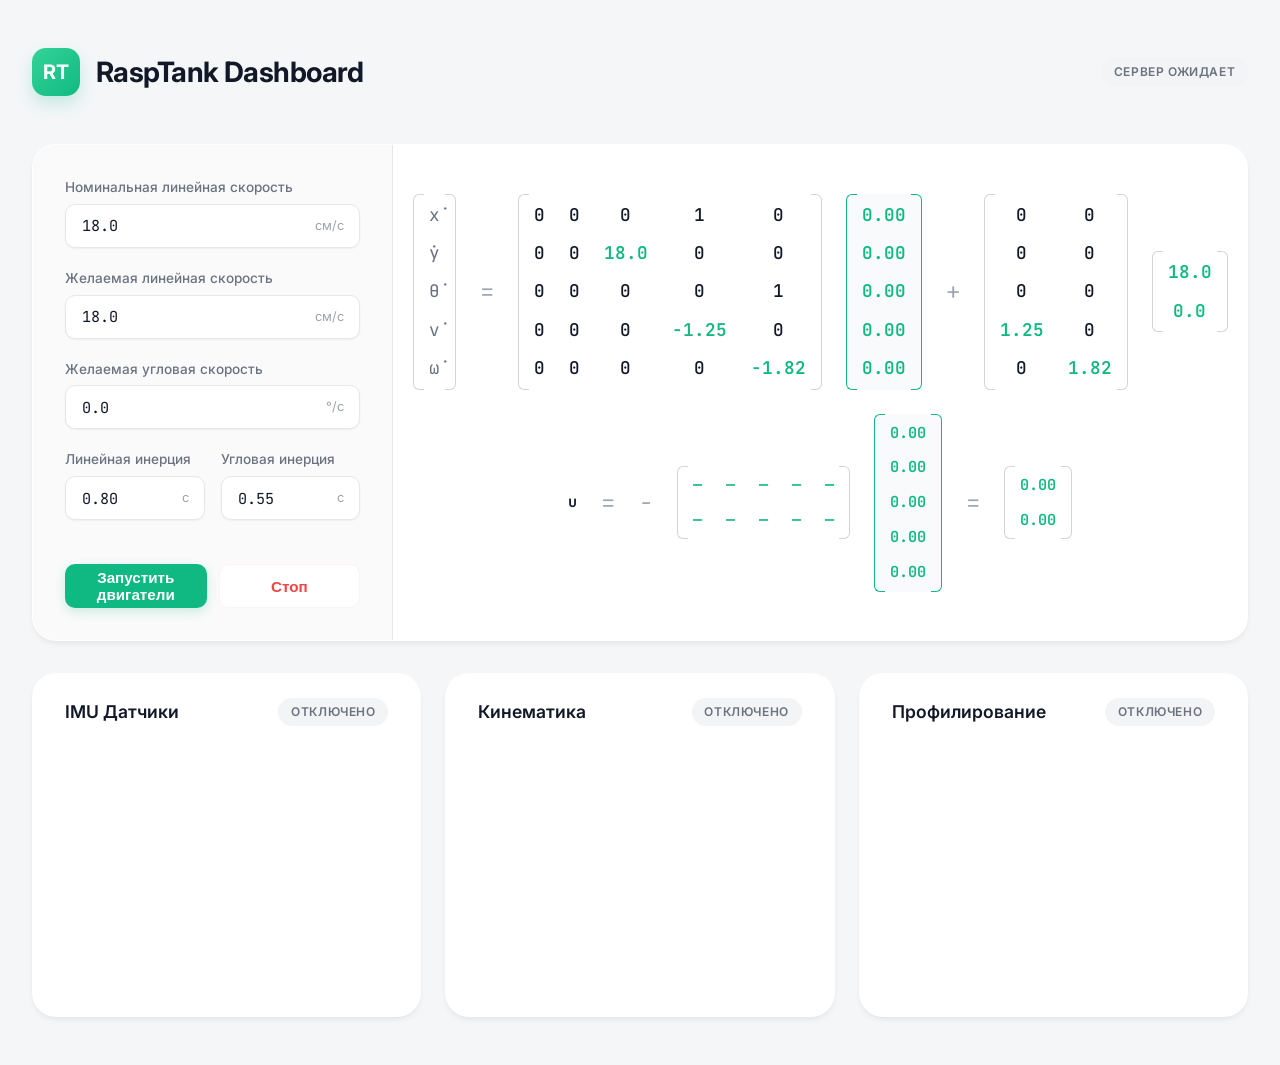
==== commit d5e65791: "fix(L2Service): исправление дерганья машинки" ====
--- a/src/static/dashboard.html
+++ b/src/static/dashboard.html
@@ -558,7 +558,7 @@
         Chart.defaults.elements.line.tension = 0.4; // Smooth curves!
 
         const gridOpts = { color: '#F3F4F6', drawBorder: false };
-        const xOpts = { display: false, min: -MAX_POINTS, max: 0 };
+        const xOpts = { display: false };
 
         const ctxL1 = document.getElementById('chartL1').getContext('2d');
         chartL1 = new Chart(ctxL1, {
@@ -617,10 +617,13 @@
 
     function pushData(chart, idx, val) {
         if(!chart) return;
+        const numericValue = Number(val);
+        if (!Number.isFinite(numericValue)) return;
         const ds = chart.data.datasets[idx];
-        ds.data.push({ x: 0, y: val });
-        ds.data.forEach(p => p.x -= 1);
+        ds.data.push(numericValue);
+        if (idx === 0) chart.data.labels.push('');
         if(ds.data.length > MAX_POINTS) ds.data.shift();
+        if(chart.data.labels.length > MAX_POINTS) chart.data.labels.shift();
     }
 
     function updateLiveVector(data) {
@@ -686,6 +689,12 @@
 
         setMasterStatus('В движении', true);
 
+        await fetch(`http://${window.location.host || 'localhost:8000'}/v1/l2/reset-state`, {
+            method: 'POST',
+            headers: {'Content-Type': 'application/json'},
+            body: JSON.stringify({})
+        });
+
         // Включаем и настраиваем МПС
         await fetch(`http://${window.location.host || 'localhost:8000'}/v1/l2/config-state-space`, {
             method: 'POST', headers: {'Content-Type': 'application/json'},
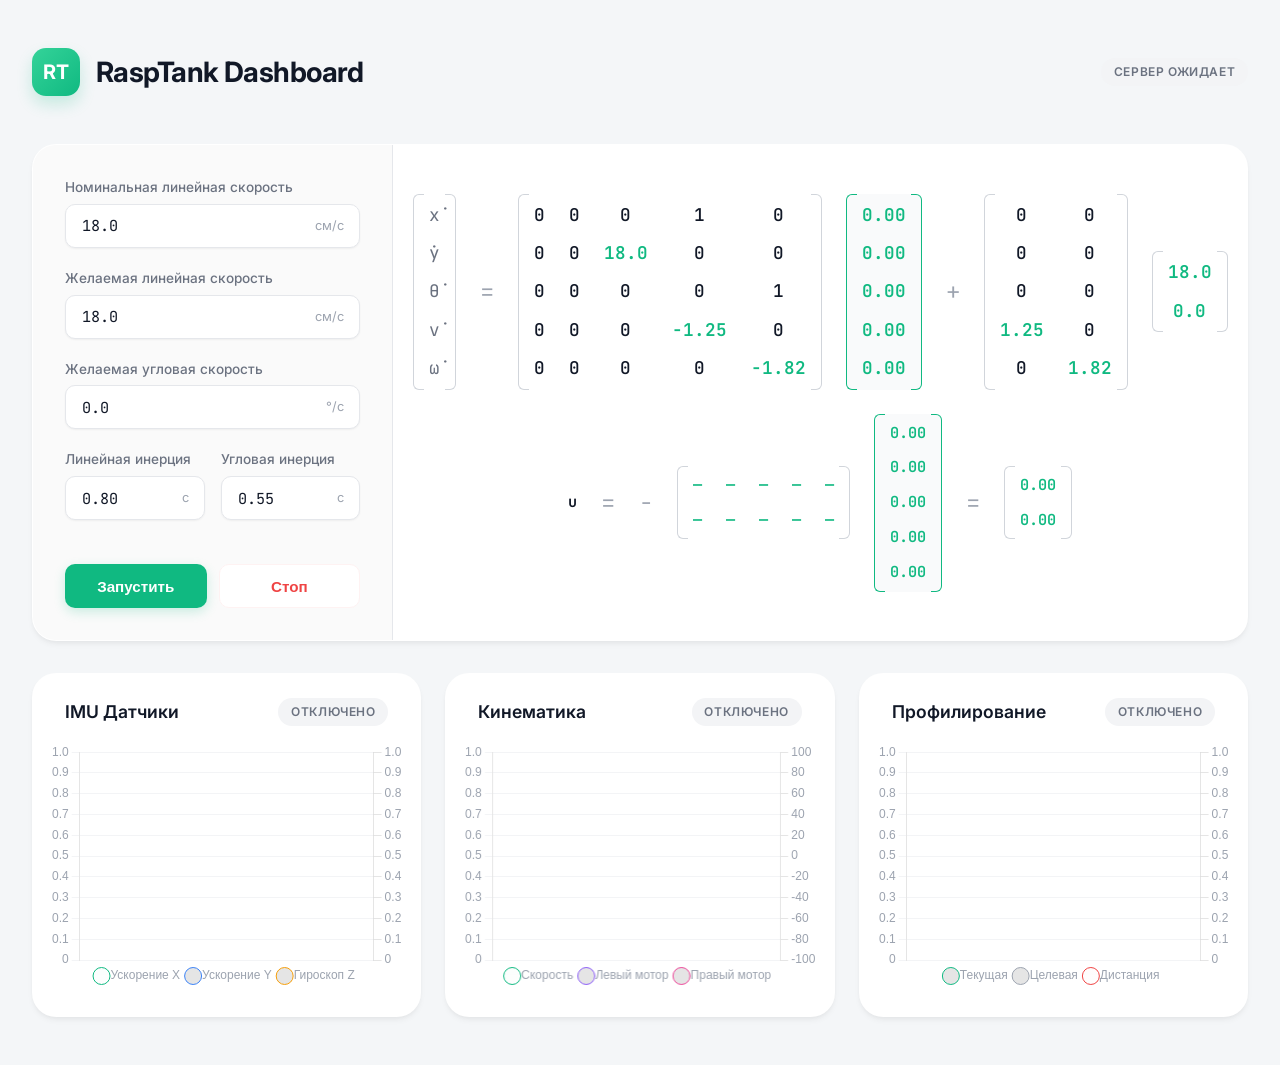
==== commit a5293ac2: "feat(src): отключение ультразвука" ====
--- a/src/static/dashboard.html
+++ b/src/static/dashboard.html
@@ -385,7 +385,7 @@
             </div>
 
             <div class="btn-group">
-                <button id="startMotion" class="btn btn-primary">Запустить двигатели</button>
+                <button id="startMotion" class="btn btn-primary">Запустить</button>
                 <button id="stopMotion" class="btn btn-danger">Стоп</button>
             </div>
         </div>
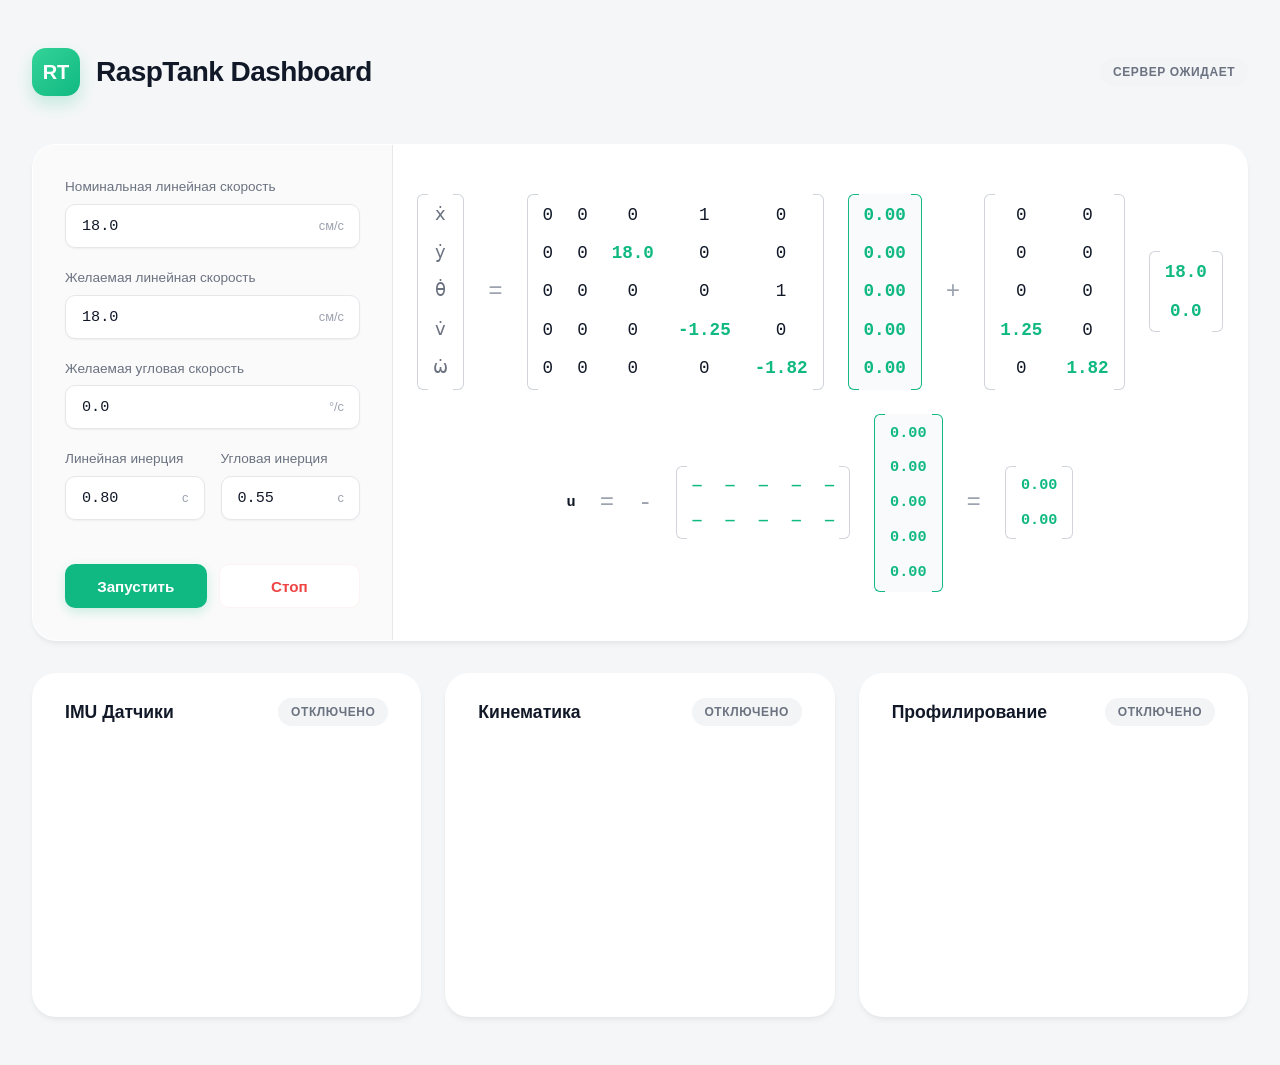
==== commit 7c2eb14e: "fix(dashboard): исправление шрифтов" ====
--- a/src/static/dashboard.html
+++ b/src/static/dashboard.html
@@ -10,7 +10,6 @@
             document.write('<script src="chart.js"><\/script>');
         }
     </script>
-    <link href="https://fonts.googleapis.com/css2?family=Inter:wght@300;400;500;600;700&family=JetBrains+Mono:wght@400;500&display=swap" rel="stylesheet">
     <style>
         :root {
             --bg-body: #F4F6F8;
@@ -35,7 +34,7 @@
         * { margin: 0; padding: 0; box-sizing: border-box; }
 
         body {
-            font-family: 'Inter', -apple-system, sans-serif;
+            font-family: -apple-system, BlinkMacSystemFont, "Segoe UI", Arial, sans-serif;
             background-color: var(--bg-body);
             color: var(--text-primary);
             line-height: 1.5;
@@ -181,7 +180,7 @@
             border: 1px solid var(--border);
             border-radius: var(--radius-sm);
             background: white;
-            font-family: 'JetBrains Mono', monospace;
+            font-family: "SFMono-Regular", Consolas, "Liberation Mono", monospace;
             font-size: 0.95rem;
             color: var(--text-primary);
             transition: all 0.2s ease;
@@ -238,7 +237,7 @@
 
         /* ----- MATH EQUATION BEAUTIFICATION ----- */
         .equation-box {
-            font-family: 'JetBrains Mono', monospace;
+            font-family: "SFMono-Regular", Consolas, "Liberation Mono", monospace;
             display: flex;
             align-items: center;
             gap: 1.5rem;
@@ -546,7 +545,7 @@
         if (!window.Chart) return;
 
         Chart.defaults.color = '#9CA3AF';
-        Chart.defaults.font.family = "'Inter', sans-serif";
+        Chart.defaults.font.family = "-apple-system, BlinkMacSystemFont, 'Segoe UI', Arial, sans-serif";
         Chart.defaults.plugins.legend.position = 'bottom';
         Chart.defaults.plugins.legend.labels.usePointStyle = true;
         Chart.defaults.plugins.legend.labels.boxWidth = 6;
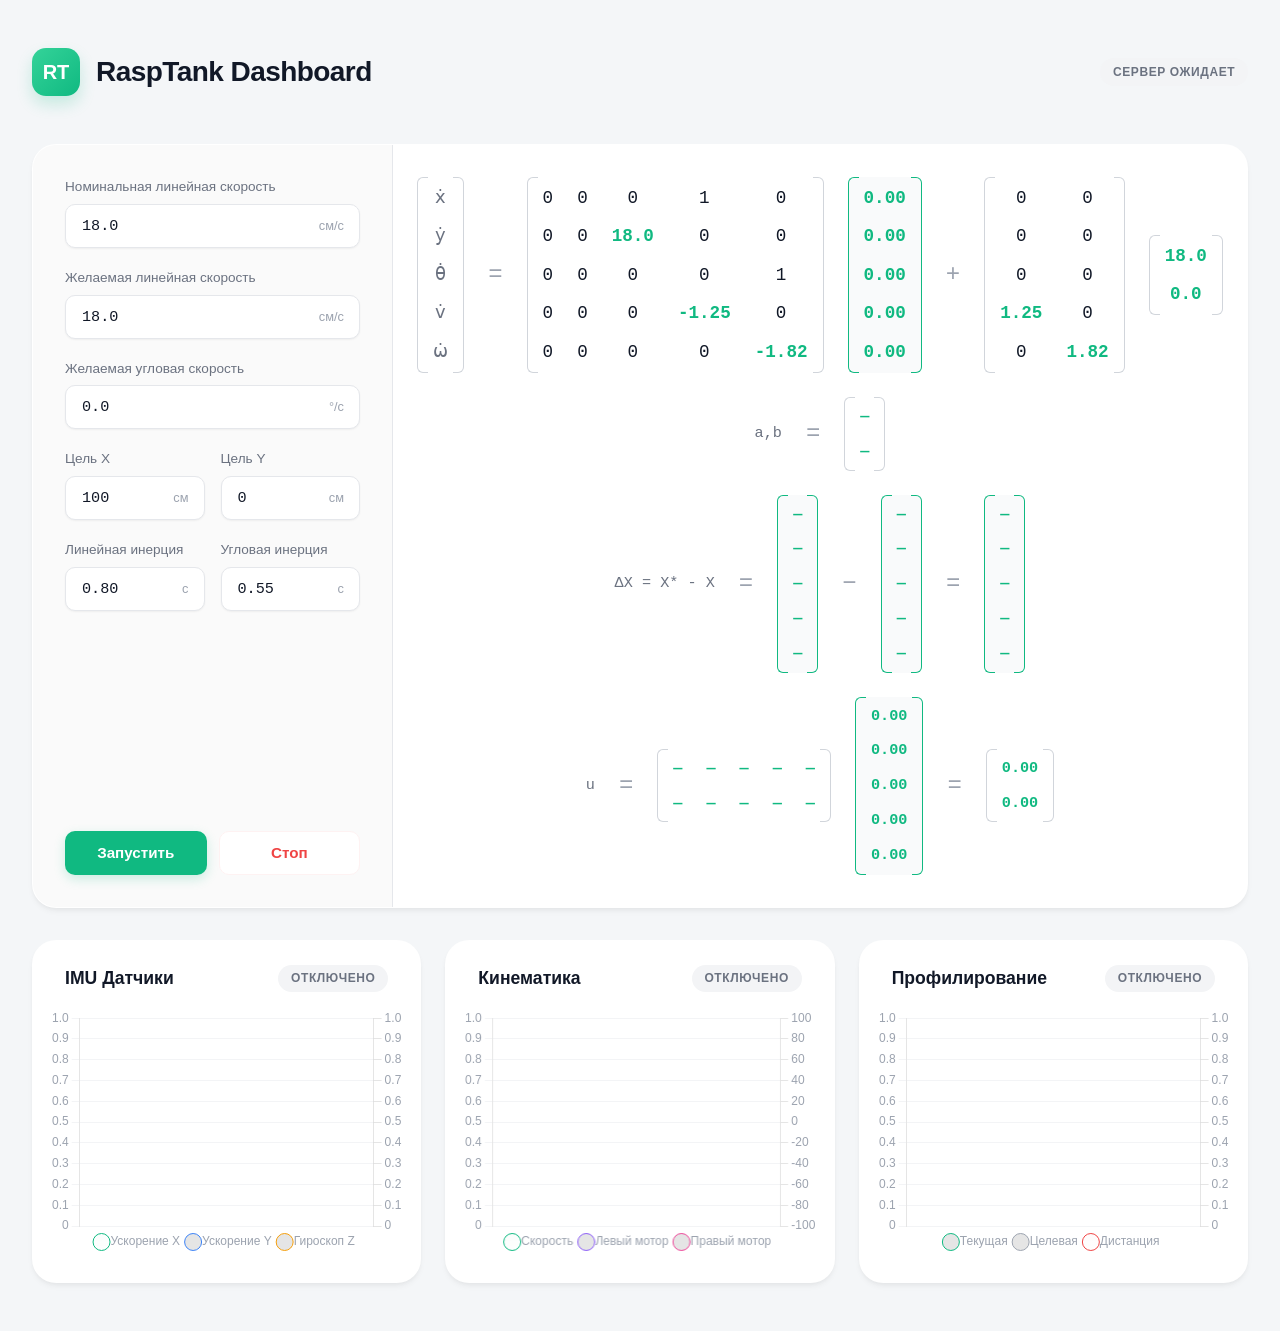
==== commit 18181b90: "feat(src): добавление относительных координат" ====
--- a/src/static/dashboard.html
+++ b/src/static/dashboard.html
@@ -368,6 +368,23 @@
 
             <div class="grid-2">
                 <div class="form-group">
+                    <label>Цель X</label>
+                    <div class="input-wrap">
+                        <input type="number" id="targetXParam" step="1" value="100">
+                        <span class="unit">см</span>
+                    </div>
+                </div>
+                <div class="form-group">
+                    <label>Цель Y</label>
+                    <div class="input-wrap">
+                        <input type="number" id="targetYParam" step="1" value="0">
+                        <span class="unit">см</span>
+                    </div>
+                </div>
+            </div>
+
+            <div class="grid-2">
+                <div class="form-group">
                     <label>Линейная инерция</label>
                     <div class="input-wrap">
                         <input type="number" id="tvParam" min="0.01" step="0.01" value="0.80">
@@ -445,9 +462,59 @@
             </div>
 
             <div class="equation-box state-space-box">
-                <span class="formula-label">u</span>
+                <span>a,b</span>
                 <span class="operator">=</span>
-                <span class="operator">-</span>
+
+                <div class="matrix-wrap">
+                    <div class="matrix vector">
+                        <span id="target-a" class="live-val">—</span>
+                        <span id="target-b" class="live-val">—</span>
+                    </div>
+                </div>
+            </div>
+
+            <div class="equation-box state-space-box">
+                <span>ΔX = X* - X</span>
+                <span class="operator">=</span>
+
+                <div class="matrix-wrap active-vector">
+                    <div class="matrix vector">
+                        <span id="desired-x" class="live-val">—</span>
+                        <span id="desired-y" class="live-val">—</span>
+                        <span id="desired-theta" class="live-val">—</span>
+                        <span id="desired-v" class="live-val">—</span>
+                        <span id="desired-omega" class="live-val">—</span>
+                    </div>
+                </div>
+
+                <span class="operator">−</span>
+
+                <div class="matrix-wrap active-vector">
+                    <div class="matrix vector">
+                        <span id="real-x" class="live-val">—</span>
+                        <span id="real-y" class="live-val">—</span>
+                        <span id="real-theta" class="live-val">—</span>
+                        <span id="real-v" class="live-val">—</span>
+                        <span id="real-omega" class="live-val">—</span>
+                    </div>
+                </div>
+
+                <span class="operator">=</span>
+
+                <div class="matrix-wrap active-vector">
+                    <div class="matrix vector">
+                        <span id="delta-x" class="live-val">—</span>
+                        <span id="delta-y" class="live-val">—</span>
+                        <span id="delta-theta" class="live-val">—</span>
+                        <span id="delta-v" class="live-val">—</span>
+                        <span id="delta-omega" class="live-val">—</span>
+                    </div>
+                </div>
+            </div>
+
+            <div class="equation-box state-space-box">
+                <span>u</span>
+                <span class="operator">=</span>
 
                 <div class="matrix-wrap">
                     <div class="matrix matrix-2x5 math-val">
@@ -656,10 +723,52 @@
             });
         }
 
+        const targetAb = data.state_space_target_ab;
+        if (Array.isArray(targetAb)) {
+            document.getElementById('target-a').textContent = fmt(targetAb[0], 2);
+            document.getElementById('target-b').textContent = fmt(targetAb[1], 2);
+        } else {
+            document.getElementById('target-a').textContent = '—';
+            document.getElementById('target-b').textContent = '—';
+        }
+
+        updateVectorValues(
+            ['desired-x', 'desired-y', 'desired-theta', 'desired-v', 'desired-omega'],
+            data.state_space_desired_x,
+            true,
+        );
+        updateVectorValues(
+            ['real-x', 'real-y', 'real-theta', 'real-v', 'real-omega'],
+            data.state_space_real_x,
+            true,
+        );
+        updateVectorValues(
+            ['delta-x', 'delta-y', 'delta-theta', 'delta-v', 'delta-omega'],
+            errorState,
+            true,
+        );
+
         const controlU = data.state_space_control_u;
         if (Array.isArray(controlU)) {
             document.getElementById('u-v').textContent = fmt(controlU[0], 2);
             document.getElementById('u-omega').textContent = fmt(controlU[1], 2);
+        }
+    }
+
+    function updateVectorValues(ids, values, anglesInRadians = false) {
+        if (Array.isArray(values)) {
+            ids.forEach((id, i) => {
+                const el = document.getElementById(id);
+                const value = anglesInRadians && (i === 2 || i === 4)
+                    ? values[i] * 180 / Math.PI
+                    : values[i];
+                if (el) el.textContent = fmt(value, 2);
+            });
+        } else {
+            ids.forEach(id => {
+                const el = document.getElementById(id);
+                if (el) el.textContent = '—';
+            });
         }
     }
 
@@ -681,8 +790,11 @@
     }
 
     document.getElementById('startMotion').onclick = async () => {
+        const v0 = parseFloat(document.getElementById('v0Param').value) || 0;
         const vDes = parseFloat(document.getElementById('vDesParam').value) || 0;
         const omegaDes = parseFloat(document.getElementById('omega0Param').value) || 0;
+        const targetX = parseFloat(document.getElementById('targetXParam').value);
+        const targetY = parseFloat(document.getElementById('targetYParam').value);
         const tv = parseFloat(document.getElementById('tvParam').value) || 0.8;
         const tw = parseFloat(document.getElementById('twParam').value) || 0.55;
 
@@ -703,7 +815,13 @@
         // Отправляем команду
         fetch(`http://${window.location.host || 'localhost:8000'}/v1/l2/cmd-vel`, {
             method: 'POST', headers: {'Content-Type': 'application/json'},
-            body: JSON.stringify({linear_speed_cm_per_sec: vDes, angular_speed_deg_per_sec: omegaDes})
+            body: JSON.stringify({
+                linear_speed_cm_per_sec: vDes,
+                nominal_linear_speed_cm_per_sec: v0,
+                angular_speed_deg_per_sec: omegaDes,
+                target_x_cm: Number.isFinite(targetX) ? targetX : null,
+                target_y_cm: Number.isFinite(targetY) ? targetY : null
+            })
         });
     };
 
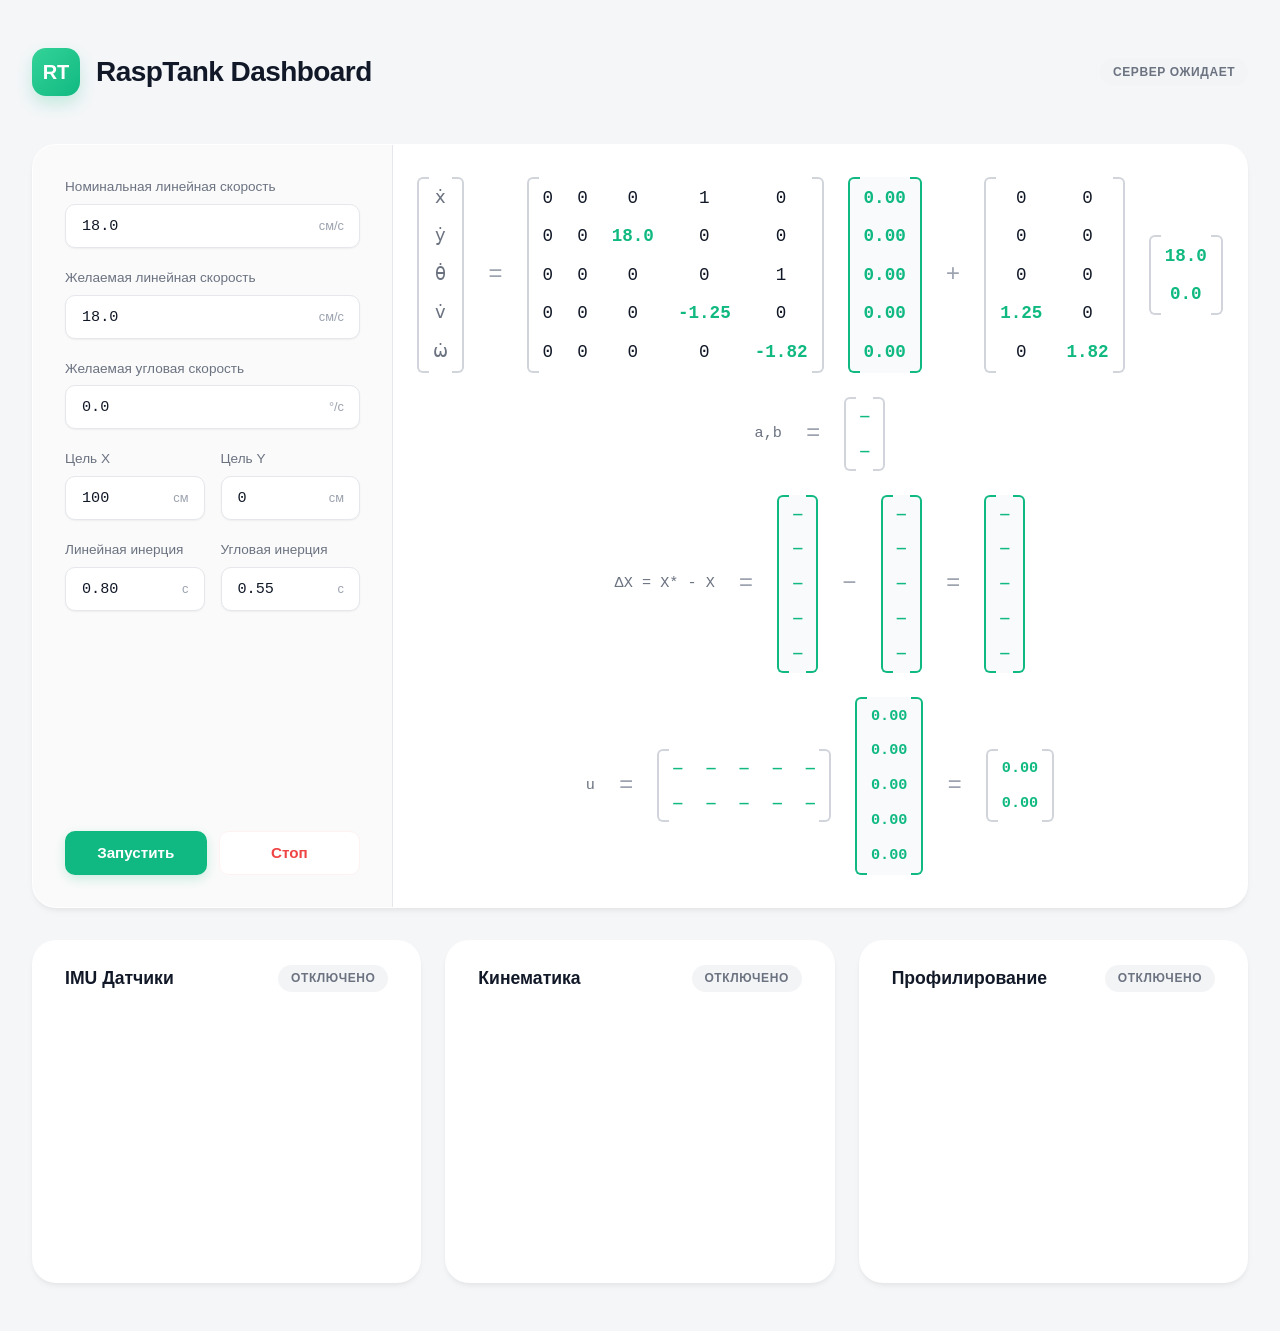
==== commit 1853b85c: "feat(src): удаление старого функционала" ====
--- a/src/static/dashboard.html
+++ b/src/static/dashboard.html
@@ -129,7 +129,6 @@
             background: #F3F4F6;
             color: var(--text-secondary);
         }
-        .badge.active { background: var(--accent-soft); color: var(--accent); }
 
         /* ----- LAYOUTS ----- */
         .control-panel {
@@ -256,7 +255,7 @@
             position: absolute;
             top: 0; bottom: 0;
             width: 10px;
-            border: 1.5px solid #D1D5DB;
+            border: 2px solid #D1D5DB;
             border-radius: 6px;
         }
         .matrix-wrap::before { left: 0; border-right: none; border-top-right-radius: 0; border-bottom-right-radius: 0; }
@@ -282,11 +281,6 @@
             width: 100%;
             justify-content: center;
             font-size: 0.95rem;
-        }
-
-        .formula-label {
-            color: var(--text-primary);
-            font-weight: 600;
         }
 
         .math-val { color: var(--text-primary); font-weight: 500; }
@@ -297,7 +291,7 @@
             transition: color 0.15s, transform 0.15s;
             display: inline-block;
         }
-        .live-val.ping { color: var(--text-primary); transform: scale(1.1); }
+
         .operator { color: var(--text-tertiary); font-weight: 300; font-size: 1.5rem; }
 
         /* ----- CHARTS ----- */
@@ -345,7 +339,7 @@
             <div class="form-group">
                 <label>Номинальная линейная скорость</label>
                 <div class="input-wrap">
-                    <input type="number" id="v0Param" step="0.1" value="18.0">
+                    <label for="v0Param"></label><input type="number" id="v0Param" step="0.1" value="18.0">
                     <span class="unit">см/с</span>
                 </div>
             </div>
@@ -353,7 +347,7 @@
             <div class="form-group">
                 <label>Желаемая линейная скорость</label>
                 <div class="input-wrap">
-                    <input type="number" id="vDesParam" step="0.1" value="18.0">
+                    <label for="vDesParam"></label><input type="number" id="vDesParam" step="0.1" value="18.0">
                     <span class="unit">см/с</span>
                 </div>
             </div>
@@ -361,7 +355,7 @@
             <div class="form-group">
                 <label>Желаемая угловая скорость</label>
                 <div class="input-wrap">
-                    <input type="number" id="omega0Param" step="0.1" value="0.0">
+                    <label for="omega0Param"></label><input type="number" id="omega0Param" step="0.1" value="0.0">
                     <span class="unit">°/с</span>
                 </div>
             </div>
@@ -370,14 +364,14 @@
                 <div class="form-group">
                     <label>Цель X</label>
                     <div class="input-wrap">
-                        <input type="number" id="targetXParam" step="1" value="100">
+                        <label for="targetXParam"></label><input type="number" id="targetXParam" step="1" value="100">
                         <span class="unit">см</span>
                     </div>
                 </div>
                 <div class="form-group">
                     <label>Цель Y</label>
                     <div class="input-wrap">
-                        <input type="number" id="targetYParam" step="1" value="0">
+                        <label for="targetYParam"></label><input type="number" id="targetYParam" step="1" value="0">
                         <span class="unit">см</span>
                     </div>
                 </div>
@@ -387,14 +381,14 @@
                 <div class="form-group">
                     <label>Линейная инерция</label>
                     <div class="input-wrap">
-                        <input type="number" id="tvParam" min="0.01" step="0.01" value="0.80">
+                        <label for="tvParam"></label><input type="number" id="tvParam" min="0.01" step="0.01" value="0.80">
                         <span class="unit">с</span>
                     </div>
                 </div>
                 <div class="form-group">
                     <label>Угловая инерция</label>
                     <div class="input-wrap">
-                        <input type="number" id="twParam" min="0.01" step="0.01" value="0.55">
+                        <label for="twParam"></label><input type="number" id="twParam" min="0.01" step="0.01" value="0.55">
                         <span class="unit">с</span>
                     </div>
                 </div>
@@ -813,7 +807,7 @@
         });
 
         // Отправляем команду
-        fetch(`http://${window.location.host || 'localhost:8000'}/v1/l2/cmd-vel`, {
+        await fetch(`http://${window.location.host || 'localhost:8000'}/v1/l2/cmd-vel`, {
             method: 'POST', headers: {'Content-Type': 'application/json'},
             body: JSON.stringify({
                 linear_speed_cm_per_sec: vDes,
